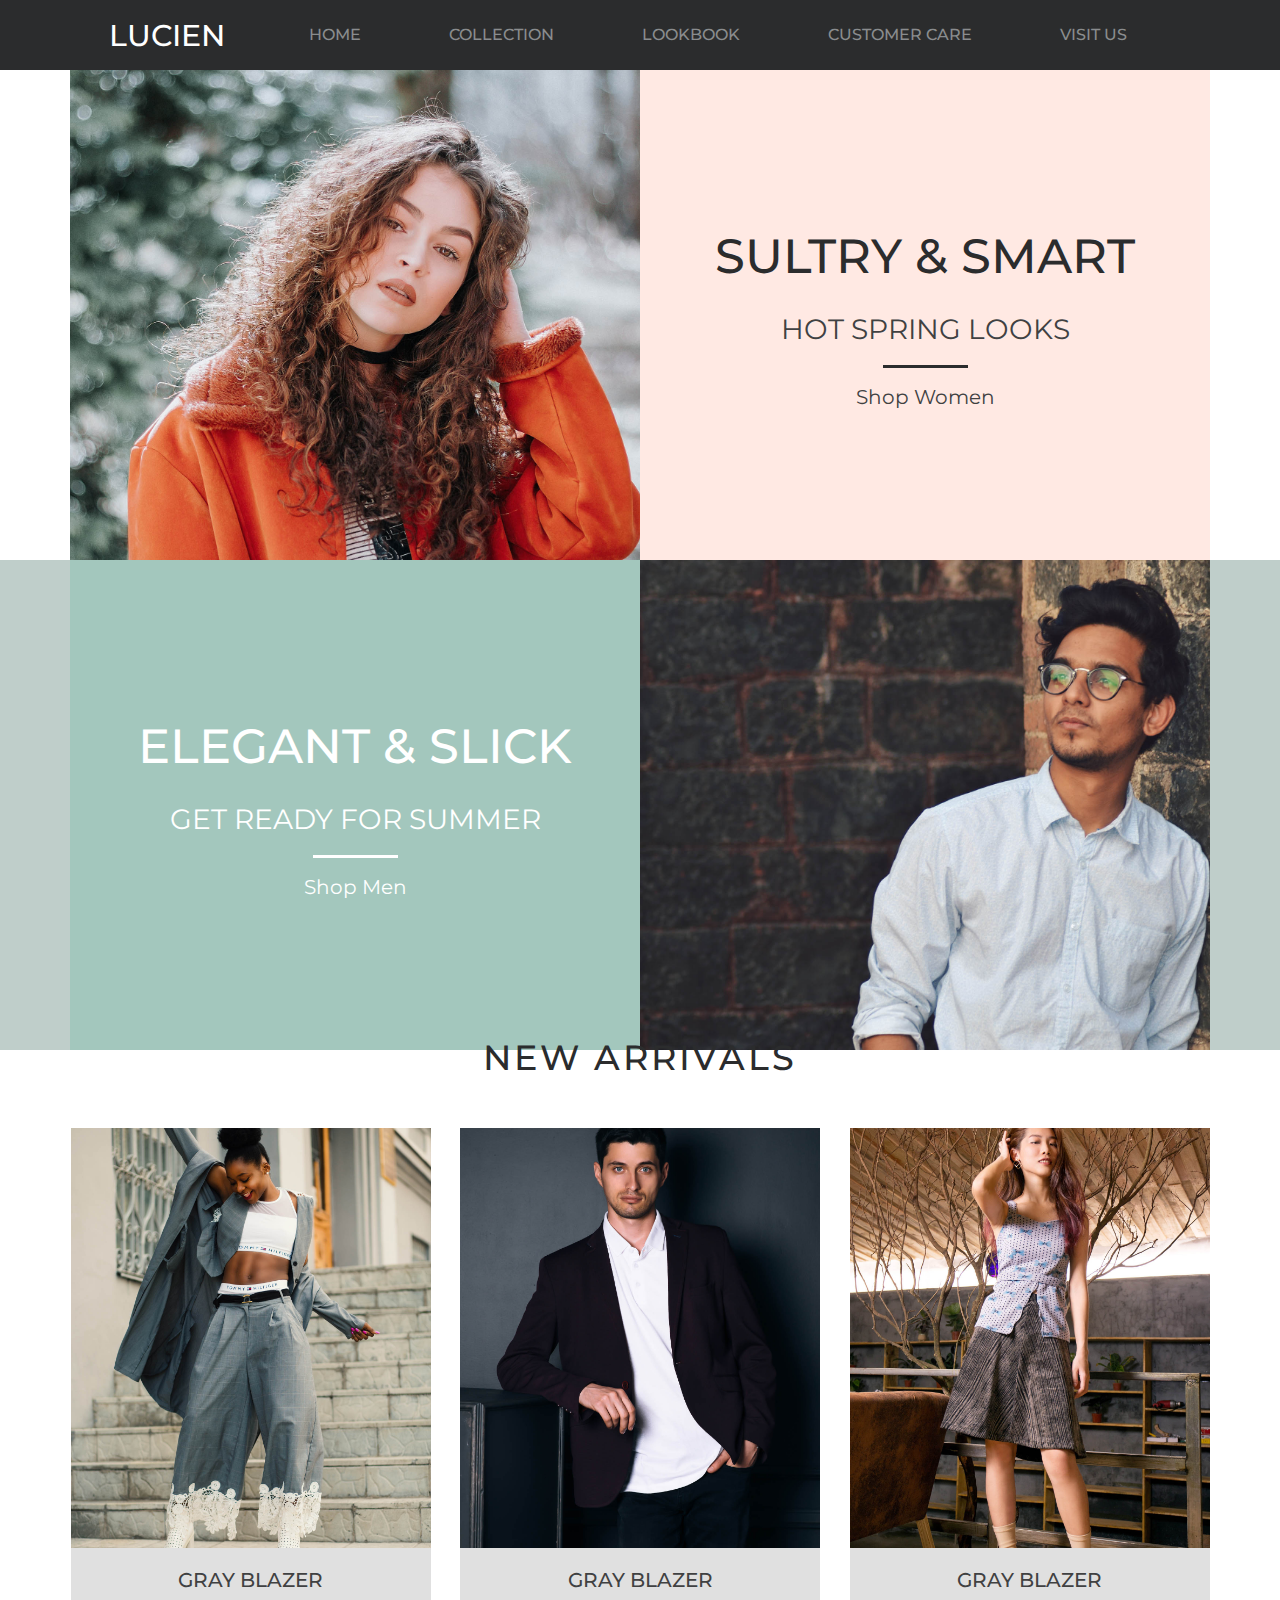
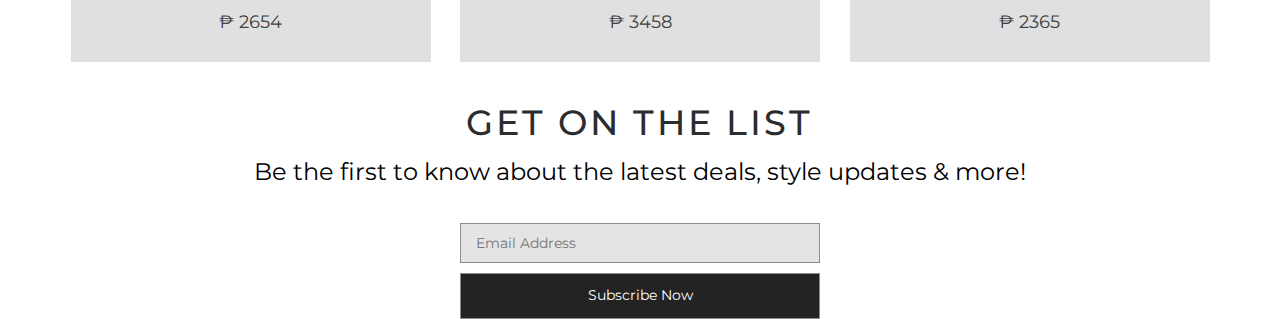
==== index.html @ 0f364cf8 "Lucien clothing" ====
<!DOCTYPE html>
<html lang="en">
<head>
  <meta charset="UTF-8">
  <meta name="viewport" content="width=device-width, initial-scale=1.0">
  <meta http-equiv="X-UA-Compatible" content="ie=edge">
  <link rel="stylesheet" href="css/main.css">
  <link rel="stylesheet" href="https://use.fontawesome.com/releases/v5.4.1/css/all.css" integrity="sha384-5sAR7xN1Nv6T6+dT2mhtzEpVJvfS3NScPQTrOxhwjIuvcA67KV2R5Jz6kr4abQsz" crossorigin="anonymous">
  <link href="https://fonts.googleapis.com/css?family=Montserrat:100,200,300,400,500,600,700,800" rel="stylesheet">
  <title>Lucien Clothing</title>
</head>
<body>
  <!-- Navigation -->
  <nav>
    <div class="logo">
      <h1><a href="#header">Lucien</a></h1>
    </div>

    <ul>
      <li><a href="#header">Home</a></li>
      <li><a href="#">Collection</a>
        <ul>
          <li><a href="#">Men</a></li>
          <li><a href="#">Women</a></li>
          <li><a href="#">Accesories</a></li>
          <li><a href="#">Sale</a></li>
        </ul>
      </li>
      <li><a href="#">Lookbook</a></li>
      <li><a href="#">Customer Care</a></li>
      <li><a href="#">Visit Us</a></li>
    </ul>
  </nav>

  <!-- Header -->
  <section class="header">
    <div class="header-models">
      <div class="box-white"></div>
      <div class="female-model"></div>

      <div class="female-model-desc">
        <h1>Sultry &amp; Smart</h1>
        <h3>Hot spring Looks</h3>
        <div class="underline-female"></div>
        <p><a href="#">Shop Women</a></p>
      </div>

      <div class="box-white"></div>

      <div class="box-green"></div>
      
      <div class="male-model-desc">
          <h1>Elegant &amp; slick</h1>
          <h3>Get Ready for summer</h3>
          <div class="underline-male"></div>
          <p><a href="#">Shop Men</a></p>
        </div>

        <div class="male-model"></div>

        <div class="box-green"></div>
      

    </div>
  </section>
 <!-- Arrivals -->

 <section id="arrivals">
  <div class="title">
    <h1>New Arrivals</h1>
  </div>

  <div class="arrivals-gallery">
    <div class="arrival-1">
      <div class="arrival-img1"></div>
      <div class="arrival-desc-1">
        <h1>Gray Blazer</h1>
        <p>&#8369; 2654</p>
      </div>
      <div class="overlay-1">
        <a href="#">View Detail</a>
      </div>
    </div>

    <div class="arrival-2">
      <div class="arrival-img2"></div>
      <div class="arrival-desc-2">
        <h1>Gray Blazer</h1>
        <p>&#8369; 3458</p>
      </div>
      <div class="overlay-2">
        <a href="#">View Detail</a>
      </div>
    </div>

    <div class="arrival-3">
      <div class="arrival-img3"></div>
      <div class="arrival-desc-3">
        <h1>Gray Blazer</h1>
        <p>&#8369; 2365</p>
      </div>
      <div class="overlay-3">
        <a href="#">View Detail</a>
      </div>
    </div>
  </div>

  <div class="promotions">

    <div class="promotions-desc">
      <h1>Get on the list</h1>
      <p>Be the first to know about the latest deals, style updates & more!</p>
      </div>

      <div class="promotions-form">
        <input type="email" placeholder="Email Address" class="email-field">
        <a href="#" class="submit-btn">Subscribe Now</a>
      </div>

  </div>
 </section>

<script src="js/script.js"></script>
</body>
</html>
---- css/main.css ----
@import 'header.css';
@import 'navigation.css';
@import 'arrivals.css';

* {
  margin: 0;
  padding: 0;
  box-sizing: border-box;
}

body {
  font-family: 'Montserrat', sans-serif;
  font-size: 16px;
  line-height: 1.7;
}

a {
  text-decoration: none;
}





/*---------------------------------Media Query------------------*/

@media screen and (max-width: 960px){
  nav {
    width: 100%;
  }
  nav ul {
    display: flex;
    flex-direction: column;
  }

  .header {
    height: auto;
  }
  .header-models {
    display: flex;
    flex-direction: column;
  }

  img {
    width: 100%;;
  }

  .header-models .male-model-desc{
    order: 6;
  }
  .male-model {
    width: 100%;
  }
  .female-model {
    width: 100%;
  }

  #arrivals {
    width: 100%;
    height: auto;
  }

  #arrivals .arrivals-gallery {
    display: flex;
    flex-wrap: wrap;
    align-items: center;
    justify-content: space-evenly; 
  }
  #arrivals .arrivals-gallery .arrival-1 {
    flex: 0 0 360px;
  }
  #arrivals .arrivals-gallery .arrival-3 {
    flex: 0 0 360px;
    margin-top: 150px;
  }
  .female-model-desc,  .male-model-desc {
    padding: 25px 10px;
  }

}

@media only screen and (max-width: 767px) {
  #arrivals .arrivals-gallery .arrival-2 {
    flex: 0 0 360px;
    margin-top: 150px;
  }

  #arrivals .arrivals-gallery {
    display: flex;
    flex-wrap: wrap;
  }

  .female-model-desc,  .male-model-desc {
    padding: 25px 10px;
    text-align: center;
  }

  .header-models .male-model-desc{
    order: 6;
  }

  #arrivals {
    width: 100%!important;
    padding: 0;
  }
  .arrival-1, .arrival-2, .arrival-3 {
    flex: 0 0 100%!important;
  }

  .female-model, .male-model {
    width: 100%;
  }
}
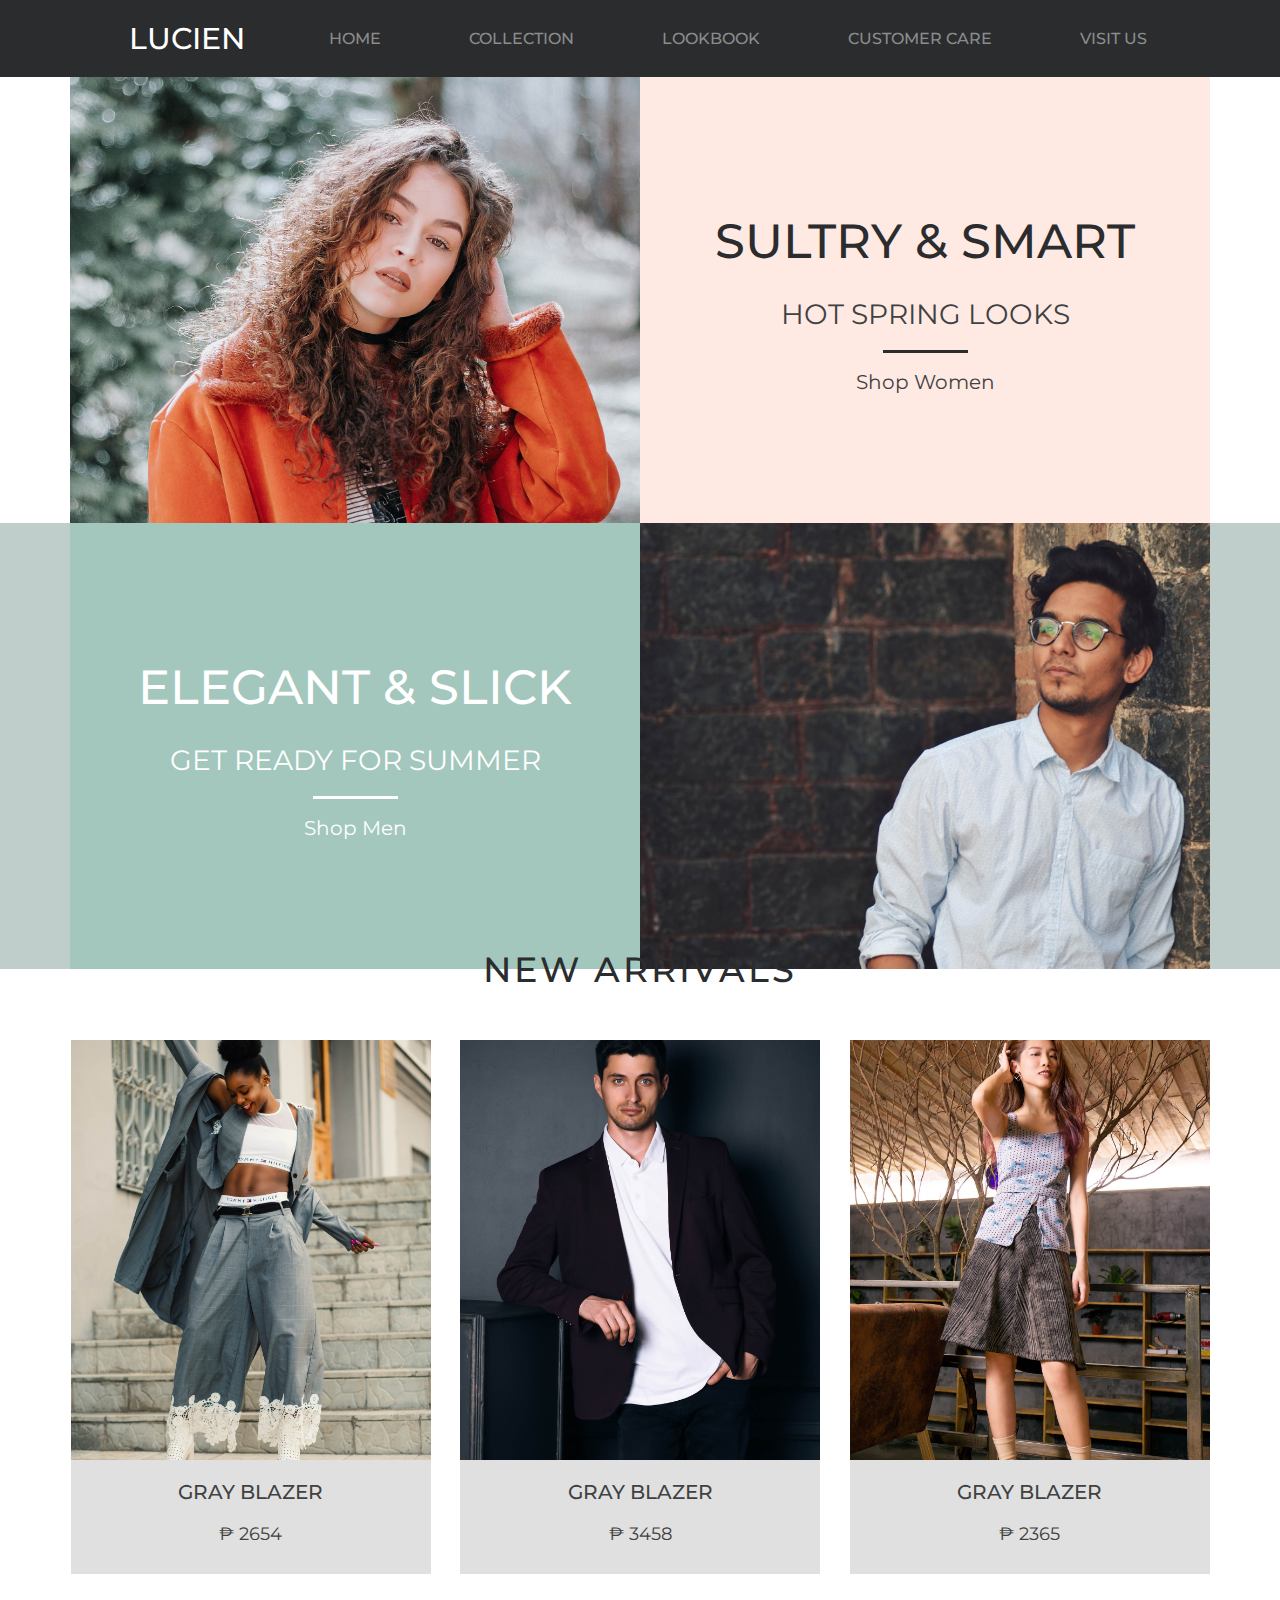
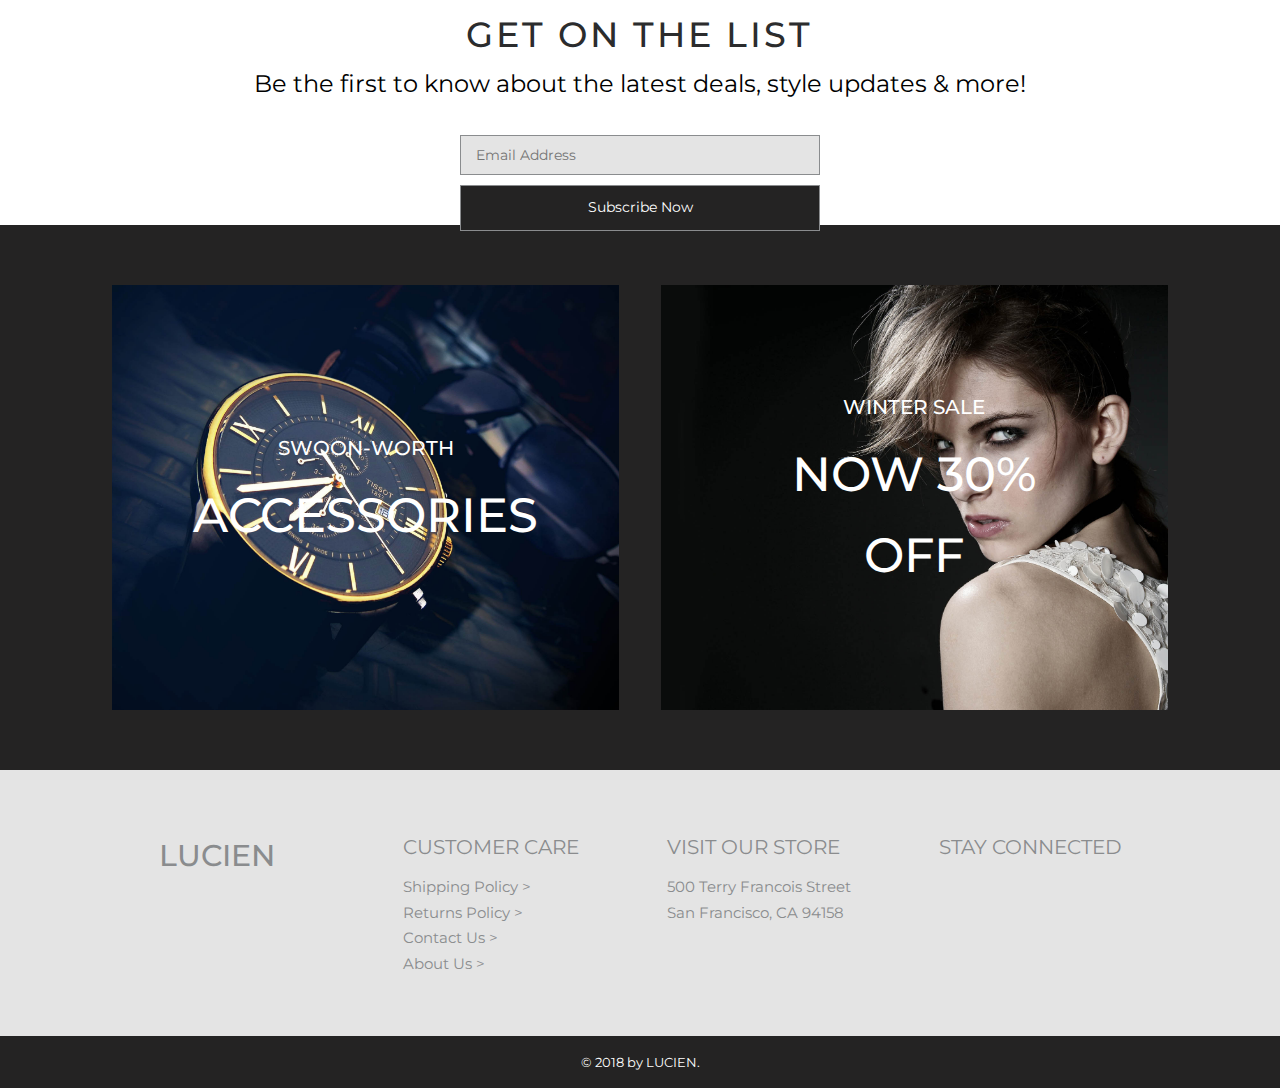
==== commit 7cf28f47: "Lucien Clothing" ====
--- a/index.html
+++ b/index.html
@@ -10,30 +10,33 @@
   <title>Lucien Clothing</title>
 </head>
 <body>
-  <!-- Navigation -->
-  <nav>
-    <div class="logo">
-      <h1><a href="#header">Lucien</a></h1>
-    </div>
-
-    <ul>
-      <li><a href="#header">Home</a></li>
-      <li><a href="#">Collection</a>
-        <ul>
-          <li><a href="#">Men</a></li>
-          <li><a href="#">Women</a></li>
-          <li><a href="#">Accesories</a></li>
-          <li><a href="#">Sale</a></li>
-        </ul>
-      </li>
-      <li><a href="#">Lookbook</a></li>
-      <li><a href="#">Customer Care</a></li>
-      <li><a href="#">Visit Us</a></li>
-    </ul>
-  </nav>
+  
 
   <!-- Header -->
   <section class="header">
+
+      <!-- Navigation -->
+  <nav>
+      <div class="logo">
+        <h1><a href="#header">Lucien</a></h1>
+      </div>
+  
+      <ul>
+        <li><a href="#header">Home</a></li>
+        <li><a href="#">Collection</a>
+          <ul>
+            <li><a href="#">Men</a></li>
+            <li><a href="#">Women</a></li>
+            <li><a href="#">Accesories</a></li>
+            <li><a href="#">Sale</a></li>
+          </ul>
+        </li>
+        <li><a href="#">Lookbook</a></li>
+        <li><a href="#">Customer Care</a></li>
+        <li><a href="#">Visit Us</a></li>
+      </ul>
+    </nav>
+
     <div class="header-models">
       <div class="box-white"></div>
       <div class="female-model"></div>
@@ -120,6 +123,80 @@
   </div>
  </section>
 
+ <!-- Others -->
+
+ <section id="others">
+  <div class="other-stuff">
+    <a href="#" class="accessories-link">
+        <div class="accessories">
+            <div class="accessories-desc">
+              <h3>Swoon-Worth</h3>
+              <h1>Accessories</h1>
+            </div>
+            </div>
+    </a>
+    
+      <a href="#" class="fashion-link">
+          <div class="fashion-sales">
+              <div class="fashion-sales-desc">
+                  <h3>Winter Sale</h3>
+                  <h1>Now 30% Off</h1>
+              </div>
+            </div>
+      </a>
+      
+
+  </div>
+ </section>
+
+  <!-- Footer -->
+ <section id="footer">
+  <div class="inner-footer">
+
+    <div class="logo-footer">
+      <h1>Lucien</h1>
+    </div>
+    <div class="cus-care-footer inner-title-footer">
+      <h2>Customer Care</h2>
+      <a href="#"><p>Shipping Policy ></p></a>
+      <a href="#"><p>Returns Policy ></p></a>
+      <a href="#"><p>Contact Us ></p></a>
+      <a href="#"><p>About Us ></p></a>
+    </div>
+
+    <div class="store-footer inner-title-footer">
+      <h2>Visit Our Store</h2>
+      <p>500 Terry Francois Street</p>
+      <p>San Francisco, CA 94158</p>
+    </div>
+
+    <div class="socials-footer inner-title-footer">
+      <h2>Stay Connected</h2>
+      <ul class="socials">
+           <li><a href="#">
+             <i class="fab fa-facebook-f"></i>
+            </a></li>
+          
+           <li><li><a href="#"><i class="fab fa-twitter"></i>
+           </a></li>
+
+           <li><li><a href="#"><i class="fab fa-pinterest"></i>
+           </a></li>
+           <li><li><a href="#"><i class="fab fa-instagram"></i>
+           </a></li>
+       </ul>
+
+    </div>
+
+  </div>
+
+ </section>
+
+ <section id="copyright">
+    <div class="inner-copyright">
+          <p>&copy; 2018 by LUCIEN.</p>
+      </div>
+ </section>
 <script src="js/script.js"></script>
 </body>
 </html>--- a/css/main.css
+++ b/css/main.css
@@ -1,6 +1,8 @@
 @import 'header.css';
 @import 'navigation.css';
 @import 'arrivals.css';
+@import 'others.css';
+@import 'footer.css';
 
 * {
   margin: 0;
@@ -77,6 +79,28 @@
     padding: 25px 10px;
   }
 
+  #others {
+    width: 100%;
+    margin-top: 20px;
+    background: #fff;
+  }
+
+  #others .other-stuff {
+    display: flex;
+    flex-direction: column;
+  }
+
+  #footer {
+    width: 100%;
+  }
+
+  #footer .inner-footer {
+    display: flex;
+    flex-direction: column;
+    /* justify-content: space-evenly; */
+    align-items: center;
+  }
+
 }
 
 @media only screen and (max-width: 767px) {
@@ -110,4 +134,7 @@
   .female-model, .male-model {
     width: 100%;
   }
+  #others {
+    width: 100%;
+  }
 }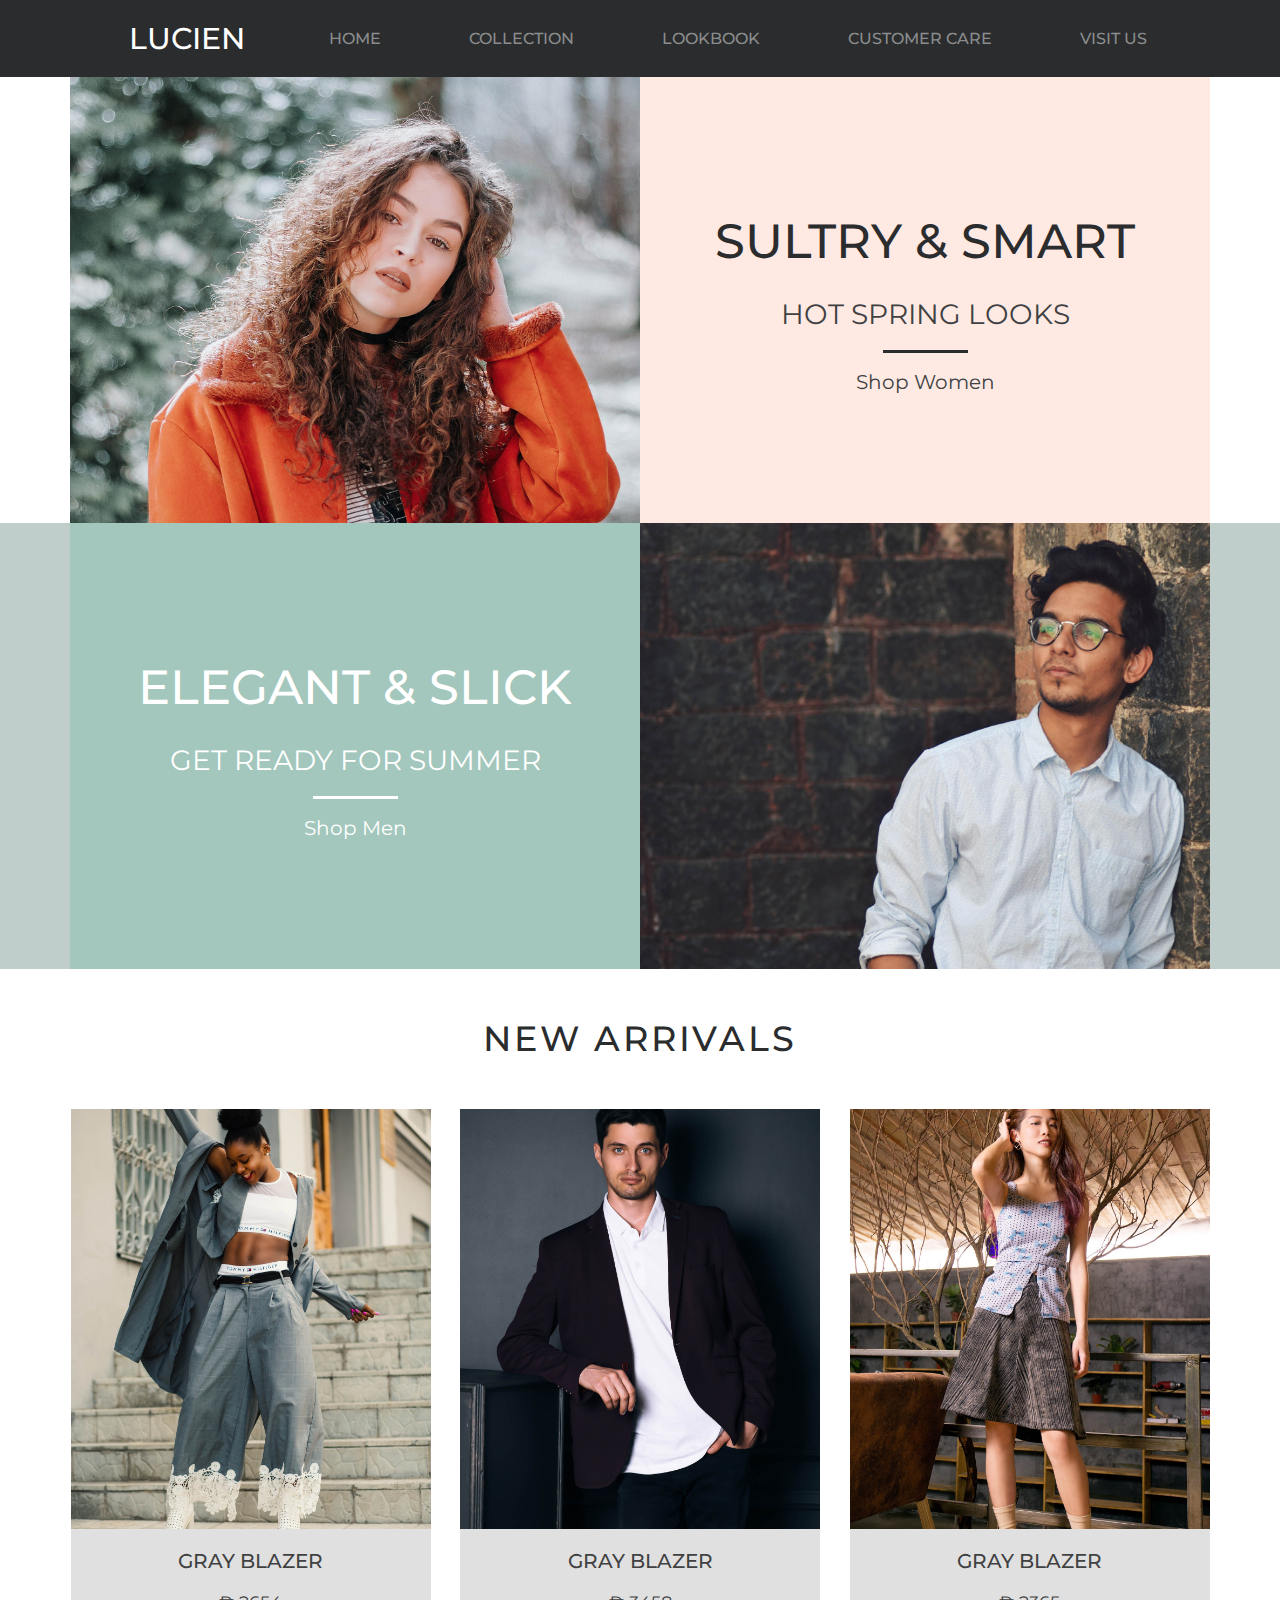
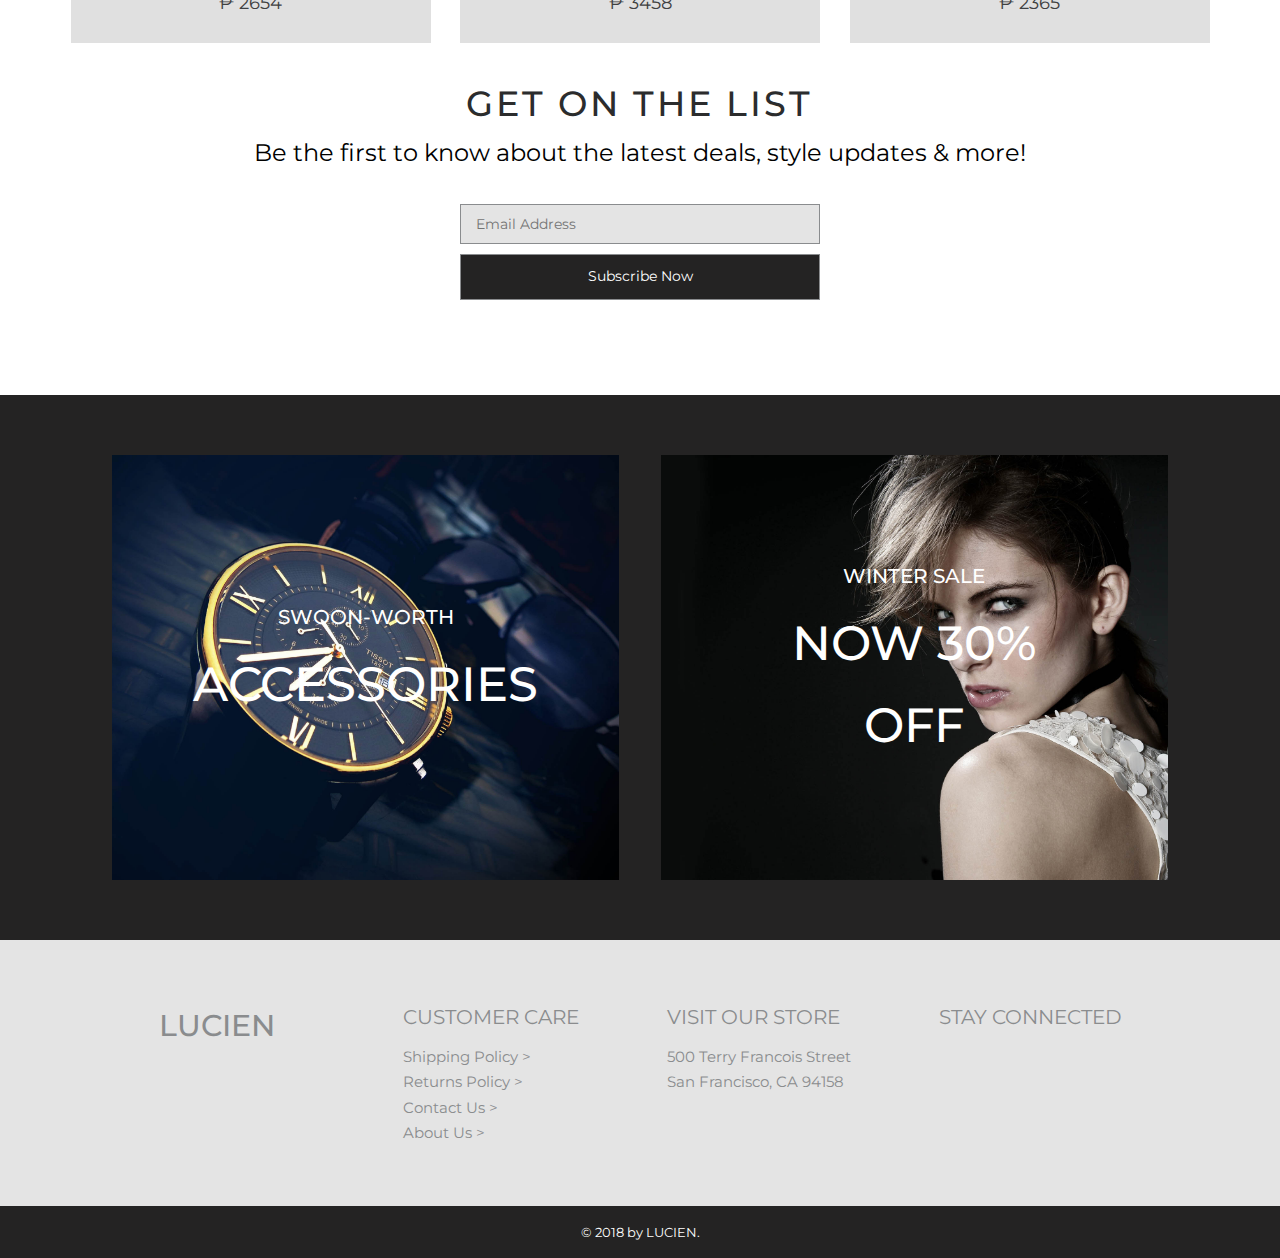
==== commit 9797d15d: "Lucien Clothing" ====
--- a/index.html
+++ b/index.html
@@ -5,8 +5,11 @@
   <meta name="viewport" content="width=device-width, initial-scale=1.0">
   <meta http-equiv="X-UA-Compatible" content="ie=edge">
   <link rel="stylesheet" href="css/main.css">
+  <!-- Product Magnifier -->
+  <!-- <link rel="stylesheet" href="css/product magnifier/jquery.exzoom.css"> -->
   <link rel="stylesheet" href="https://use.fontawesome.com/releases/v5.4.1/css/all.css" integrity="sha384-5sAR7xN1Nv6T6+dT2mhtzEpVJvfS3NScPQTrOxhwjIuvcA67KV2R5Jz6kr4abQsz" crossorigin="anonymous">
   <link href="https://fonts.googleapis.com/css?family=Montserrat:100,200,300,400,500,600,700,800" rel="stylesheet">
+  <script src="https://code.jquery.com/jquery-3.3.1.js"></script>
   <title>Lucien Clothing</title>
 </head>
 <body>
@@ -69,7 +72,8 @@
  <!-- Arrivals -->
 
  <section id="arrivals">
-  <div class="title">
+  <div class="inner-arrivals">
+    <div class="title">
     <h1>New Arrivals</h1>
   </div>
 
@@ -81,7 +85,7 @@
         <p>&#8369; 2654</p>
       </div>
       <div class="overlay-1">
-        <a href="#">View Detail</a>
+        <a href="arrivals/arrival-product-01.html">View Detail</a>
       </div>
     </div>
 
@@ -121,11 +125,17 @@
       </div>
 
   </div>
+  </div>
+  
  </section>
 
  <!-- Others -->
 
  <section id="others">
+
+  <!-- <div class="inner-others">
+    
+  </div> -->
   <div class="other-stuff">
     <a href="#" class="accessories-link">
         <div class="accessories">
@@ -198,5 +208,7 @@
       </div>
  </section>
 <script src="js/script.js"></script>
+<!-- Product Magnifier -->
+<!-- <script src="js/Product magnifier/jquery.exzoom.js"></script> -->
 </body>
 </html>--- a/css/main.css
+++ b/css/main.css
@@ -59,8 +59,10 @@
 
   #arrivals {
     width: 100%;
-    height: auto;
+    height: 100%;
   }
+
+  
 
   #arrivals .arrivals-gallery {
     display: flex;
@@ -84,6 +86,8 @@
     margin-top: 20px;
     background: #fff;
   }
+
+
 
   #others .other-stuff {
     display: flex;
